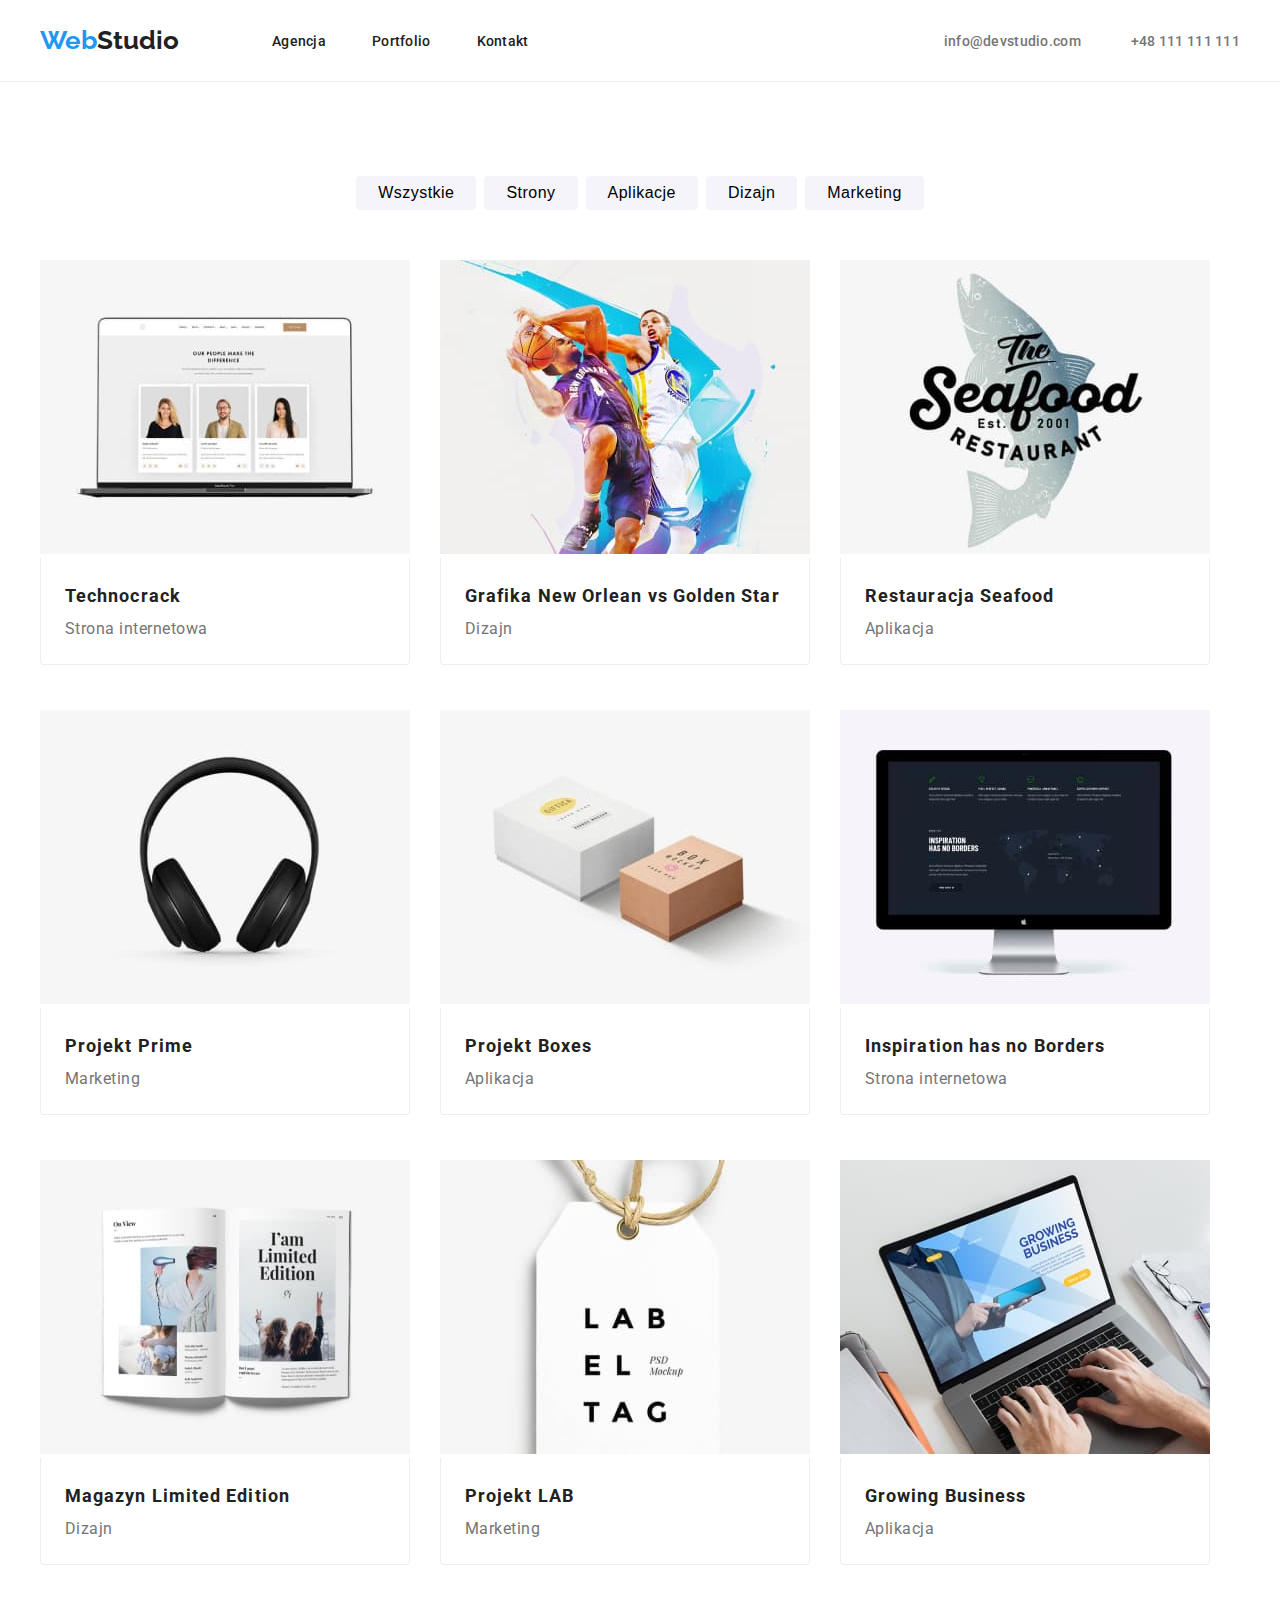
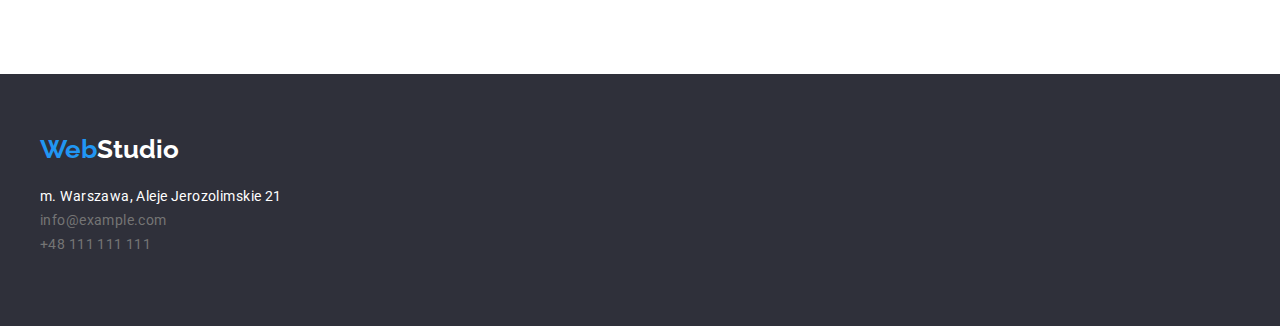
==== portfolio.html @ 2207ce7b "define" ====
<!DOCTYPE html>
<html lang="en">
  <head>
    <meta charset="UTF-8" />
    <meta http-equiv="X-UA-Compatible" content="IE=edge" />
    <meta name="viewport" content="width=device-width, initial-scale=1.0" />
    <title>Portfolio</title>
    <link rel="preconnect" href="https://fonts.googleapis.com" />
    <link rel="preconnect" href="https://fonts.gstatic.com" crossorigin />
    <link
      href="https://fonts.googleapis.com/css2?family=Raleway:wght@700&family=Roboto:wght@400;500;700;900&display=swap"
      rel="stylesheet"
    />
    <link
      rel="stylesheet"
      href="https://cdnjs.cloudflare.com/ajax/libs/modern-normalize/1.1.0/modern-normalize.min.css"
      integrity="sha512-wpPYUAdjBVSE4KJnH1VR1HeZfpl1ub8YT/NKx4PuQ5NmX2tKuGu6U/JRp5y+Y8XG2tV+wKQpNHVUX03MfMFn9Q=="
      crossorigin="anonymous"
      referrerpolicy="no-referrer"
    />
    <link rel="stylesheet" href="./css/styles.css" />
  </head>

  <body>
    <div class="master-disaster">
      <!--NAWIGACJA-->
      <header class="page-header">
        <div class="container header-flex">
          <nav>
            <ul class="list flex-list">
              <li>
                <div class="box">
                  <a class="logo-link" href="index.html"
                    >Web<span class="logo">Studio</span></a
                  >
                </div>
              </li>
              <li><a class="link" href="index.html">Agencja</a></li>
              <li><a class="link" href="portfolio.html">Portfolio</a></li>
              <li><a class="link" href="#">Kontakt</a></li>
            </ul>
          </nav>
          <ul class="list navi-list">
            <li>
              <a class="link-contact link" href="mailto:info@devstudio.com"
                >info@devstudio.com</a
              >
            </li>
            <li>
              <a class="link-contact link" href="tel:+48111111111"
                >+48 111 111 111</a
              >
            </li>
          </ul>
        </div>
      </header>

      <main class="portfolio-main">
        <!--FILTR-->
        <div class="container filtr">
          <ul class="list filter-list">
            <li>
              <button class="button" type="button">Wszystkie</button>
            </li>
            <li>
              <button class="button" type="button">Strony</button>
            </li>
            <li>
              <button class="button" type="button">Aplikacje</button>
            </li>
            <li>
              <button class="button" type="button">Dizajn</button>
            </li>
            <li>
              <button class="button" type="button">Marketing</button>
            </li>
          </ul>
        </div>
        <!--ZDJĘCIA-->
        <section class="section-grid">
          <div class="container">
            <ul class="list grid">
              <li class="grid-item">
                <img
                  src="./images/portfolio/all/technocrack.jpg"
                  alt="Laptop z wyświetloną storną internetową"
                  width="370"
                  height="294"
                />
                <div class="border">
                  <p class="results-title">Technocrack</p>
                  <p class="results-descript">Strona internetowa</p>
                </div>
              </li>
              <li class="grid-item">
                <img
                  src="./images/portfolio/all/neworlean.jpg"
                  alt=" Dwóch koszykarzy walczących o piłkę"
                  width="370"
                  height="294"
                />
                <div class="border">
                  <p class="results-title">Grafika New Orlean vs Golden Star</p>
                  <p class="results-descript">Dizajn</p>
                </div>
              </li>
              <li class="grid-item">
                <img
                  src="./images/portfolio/all/seafood.jpg"
                  alt="Logo restauraccji Seafood z rybą w tle"
                  width="370"
                  height="294"
                />
                <div class="border">
                  <p class="results-title">Restauracja Seafood</p>
                  <p class="results-descript">Aplikacja</p>
                </div>
              </li>
              <li class="grid-item">
                <img
                  src="./images/portfolio/all/prime.jpg"
                  alt="Słuchawki nauszne"
                  width="370"
                  height="294"
                />
                <div class="border">
                  <p class="results-title">Projekt Prime</p>
                  <p class="results-descript">Marketing</p>
                </div>
              </li>
              <li class="grid-item">
                <img
                  src="./images/portfolio/all/boxes.jpg"
                  alt="Dwa prostokątne pudełka, jedno białe - większe, drugie brązowe"
                  width="370"
                  height="294"
                />
                <div class="border">
                  <p class="results-title">Projekt Boxes</p>
                  <p class="results-descript">Aplikacja</p>
                </div>
              </li>
              <li class="grid-item">
                <img
                  src="./images/portfolio/all/inspiration.jpg"
                  alt="Monitor wyświeetlający stornę internetową"
                  width="370"
                  height="294"
                />
                <div class="border">
                  <p class="results-title">Inspiration has no Borders</p>
                  <p class="results-descript">Strona internetowa</p>
                </div>
              </li>
              <li class="grid-item">
                <img
                  src="./images/portfolio/all/limitededition.jpg"
                  alt="Magazyn otwarty na środkowej czceści"
                  width="370"
                  height="294"
                />
                <div class="border">
                  <p class="results-title">Magazyn Limited Edition</p>
                  <p class="results-descript">Dizajn</p>
                </div>
              </li>
              <li class="grid-item">
                <img
                  src="./images/portfolio/all/lab.jpg"
                  alt="Zawieszka z napisem Lab el Tag"
                  width="370"
                  height="294"
                />
                <div class="border">
                  <p class="results-title">Projekt LAB</p>
                  <p class="results-descript">Marketing</p>
                </div>
              </li>
              <li class="grid-item">
                <img
                  src="./images/portfolio/all/growing.jpg"
                  alt="Osoba piszę coś na laptopie"
                  width="370"
                  height="294"
                />
                <div class="border">
                  <p class="results-title">Growing Business</p>
                  <p class="results-descript">Aplikacja</p>
                </div>
              </li>
            </ul>
          </div>
        </section>
      </main>

      <!-- STOPKA -->
      <footer class="footer">
        <div class="container">
          <ul class="list footer-column">
            <li>
              <div class="box-bottom">
                <a class="logo-link" href="index.html"
                  >Web<span class="logo-footer">Studio</span></a
                >
              </div>
            </li>
            <li>
              <address class="adress">
                m. Warszawa, Aleje Jerozolimskie 21
                <ul class="list">
                  <li>
                    <a
                      class="link-contact-footer"
                      href="mailto:info@example.com"
                      >info@example.com</a
                    >
                  </li>
                  <li>
                    <a class="link-contact-footer" href="tel:+48111111111"
                      >+48 111 111 111</a
                    >
                  </li>
                </ul>
              </address>
            </li>
          </ul>
        </div>
      </footer>
    </div>
  </body>
</html>
---- css/styles.css ----
:root {
  --brand-color: #2196f3;
  --text-color: #212121;
  --text-second-color: #ffffff;
  --text-contacts-color: #757575;
  --backgroung-color: #2f303a;
  --background-button-color: #f5f4fa;
  --border-color: #eeeeee;
  --border-navi: #ececec;
}
* {
  margin: 0;
  padding: 0;
}
body {
  font-family: "Roboto", sans-serif;
  color: var(--text-color);
}
.img {
  display: block;
}
.container {
  max-width: 1200px;
  margin: 0 auto;
  padding: 0 15px;
}
.section {
  padding: 94px 0 94px;
  margin: 0 auto;
  display: flex;
  justify-content: center;
}
.s {
  padding-top: 0px;
}
/*NAVI PANEL */

.box {
  box-sizing: border-box;
}

.box-bottom {
  box-sizing: border-box;
  margin-bottom: 20px;
}

.flex-list {
  display: flex;
  justify-content: space-around;
  align-items: center;
  gap: 46px;
}

/*LOGO*/
.logo-link {
  text-decoration: none;
  color: var(--brand-color);
  font-family: "Raleway";
  font-weight: 700;
  font-size: 26px;
  line-height: 1.19;
  margin-right: 47px;
}

.logo {
  color: var(--text-color);
}

.logo-footer {
  color: var(--text-second-color);
}

/* LINK   */
.link {
  text-decoration: none;
  color: var(--text-color);
  font-weight: 500;
  font-size: 14px;
  line-height: 1.15;
  letter-spacing: 0.02em;
}

.link:hover {
  color: var(--brand-color);
}

.link:active {
  color: var(--brand-color);
}

.link:focus {
  color: var(--brand-color);
}

.link-contact {
  text-decoration: none;
  font-size: 14px;
  line-height: 1.17;
  letter-spacing: 0.02em;
  color: var(--text-contacts-color);
}

.link-contact-footer {
  text-decoration: none;
  font-size: 14px;
  line-height: 1.71;
  letter-spacing: 0.03em;
  color: var(--text-contacts-color);
  margin-bottom: 53px;
  padding-bottom: 9px;
}

/*BUTTONS */
.button {
  background-color: var(--background-button-color);
  text-decoration-color: var(--text-color);
  font-size: 16px;
  font-weight: 500;
  line-height: 1.39;
  letter-spacing: 0.03em;
  text-align: center;
  border-radius: 4px;
  border-color: var(--background-button-color);
  border-style: hidden;
  padding: 6px 22px;
}
.button:hover {
  background-color: var(--brand-color);
  color: var(--text-second-color);
  cursor: pointer;
  box-shadow: 0px 4px 4px rgba(0, 0, 0, 0.15);
}

.button:active {
  background-color: var(--brand-color);
  color: var(--text-second-color);
}

.button:focus {
  background-color: var(--brand-color);
  color: var(--text-second-color);
  cursor: pointer;
  box-shadow: 0px 4px 4px rgba(0, 0, 0, 0.15);
}
}

.button-blue {
  font-weight: 700;
  font-size: 16px;
  line-height: 1.6;
  letter-spacing: 0.06em;
  color: var(--text-second-color);
  background-color: var(--brand-color);
  cursor: pointer;
  border-radius: 4px;
  padding: 10px 40px;
  margin-top: 30px;
  box-shadow: 0px 4px 4px rgba(0, 0, 0, 0.15);
}

/* HEADER */
.section-header {
  background-color: var(--backgroung-color);
  padding: 200px 0;
}

.header-flex {
  display: flex;
  align-items: center;
  justify-content: space-between;
  padding: 25px 0;
}
.main-header {
  font-weight: 900;
  font-size: 44px;
  line-height: 1.36;
  color: var(--text-second-color);
  text-align: center;
  letter-spacing: 0.06em;
  text-transform: uppercase;
  width: 696px;
}

.secondary-header {
  font-weight: 700;
  font-size: 36px;
  line-height: 1.17;
  text-align: center;
  letter-spacing: 0.03em;
  padding-bottom: 50px;
  padding-top: 0px;
  margin: 0;
}

.article-header {
  font-weight: 700;
  font-size: 14px;
  line-height: 1.14;
  letter-spacing: 0.03em;
  text-transform: uppercase;
  color: var(--text-color);
}

/*SECTION ARTICLES*/

.article-paragraph {
  color: var(--text-contacts-color);
  font-size: 14px;
  line-height: 1.71;
  text-align: Left;
  letter-spacing: 0.03em;
}

/*SECTION TEAM */

.section-team {
  background-color: var(--background-button-color);
}

.section-team-photo {
  background-color: var(--text-second-color);
  padding: 0px;
  margin: 0px;
  box-shadow: 0px 1px 3px rgba(0, 0, 0, 0.12), 0px 1px 1px rgba(0, 0, 0, 0.14),
    0px 2px 1px rgba(0, 0, 0, 0.2);
  border-radius: 0px 0px 4px 4px;
}

.section-team-name {
  font-weight: 500;
  font-size: 16px;
  line-height: 1.18;
  letter-spacing: 0.03em;
  text-align: center;
  padding-bottom: 10px;
  padding-top: 30px;
}

.section-team-descript {
  font-size: 16px;
  line-height: 1.18;
  color: var(--text-contacts-color);
  letter-spacing: 0.03em;
  text-align: center;
  padding-bottom: 30px;
}

/* RESULTS */

.results-title {
  font-weight: 700;
  font-size: 18px;
  line-height: 2;
  letter-spacing: 0.06em;
  color: var(--text-color);
  margin: 0;
}

.results-descript {
  font-size: 16px;
  line-height: 1.87;
  letter-spacing: 0.03em;
  color: var(--text-contacts-color);
  margin: 0;
}
/*FOOTER */
.footer {
  background-color: var(--backgroung-color);
}
.adress {
  color: var(--text-second-color);
  font-style: normal;
  font-size: 14px;
  line-height: 1.71;
  letter-spacing: 0.03em;
  margin: 0 auto;
  padding-bottom: 9px;
}
.list {
  list-style-type: none;
}

.filter-list {
  font-family: "Roboto";
  font-style: normal;
  font-weight: 500;
  font-size: 16px;
  line-height: 1.62;
  text-align: center;
  letter-spacing: 0.03em;
  color: var(--text-color);
  display: flex;
  justify-content: center;
  flex-wrap: wrap;
  column-gap: 8px;
}

.grid {
  display: flex;
  flex-wrap: wrap;
  gap: 30px;
}

.grid-item {
  /*flex-basis: calc((100% - 30px) / 3);*/
  display: block;
  /* border: 1px solid var(--border-color);*/
  border-top: none;
  /*margin-bottom: 30px;*/
  padding-bottom: 15px;
}
.section-grid {
  padding-top: 50px;
  padding-bottom: 94px;
  align-items: center;
}
.page-header {
  border-bottom: 1px solid var(--border-navi);
}
.column {
  display: flex;
  flex-wrap: nowrap;
  column-gap: 30px;
  margin: 0;
}
.column-item {
  flex-basis: calc((100% - 30px) / 4);
  /*display: block;*/
  margin: 0 auto;
}

.column-photo {
  display: flex;
  flex-wrap: nowrap;
  column-gap: 30px;
}
.column-photo-item {
  flex-basis: calc((100% - 30px) / 3);
  display: block;
  margin: 0 auto;
  /*padding-right: 15px;*/
}

.master-disaster {
  max-width: 1600px;
  width: 100%;
  margin: 0 auto;
}
.border {
  border: 1px solid var(--border-color);
  border-top: none;
  border-radius: 0px 0px 4px 4px;
  padding: 20px 24px;
}
.navi-list {
  display: flex;
  justify-content: flex-end;
  flex-direction: row;
  align-items: flex-end;
  gap: 50px;
}

.banner {
  display: flex;
  flex-flow: column;
  align-items: center;
}

.filtr {
  margin-top: 94px;
}

.footer-column {
  display: flex;
  flex-flow: column;
  padding: 60px 0;
}
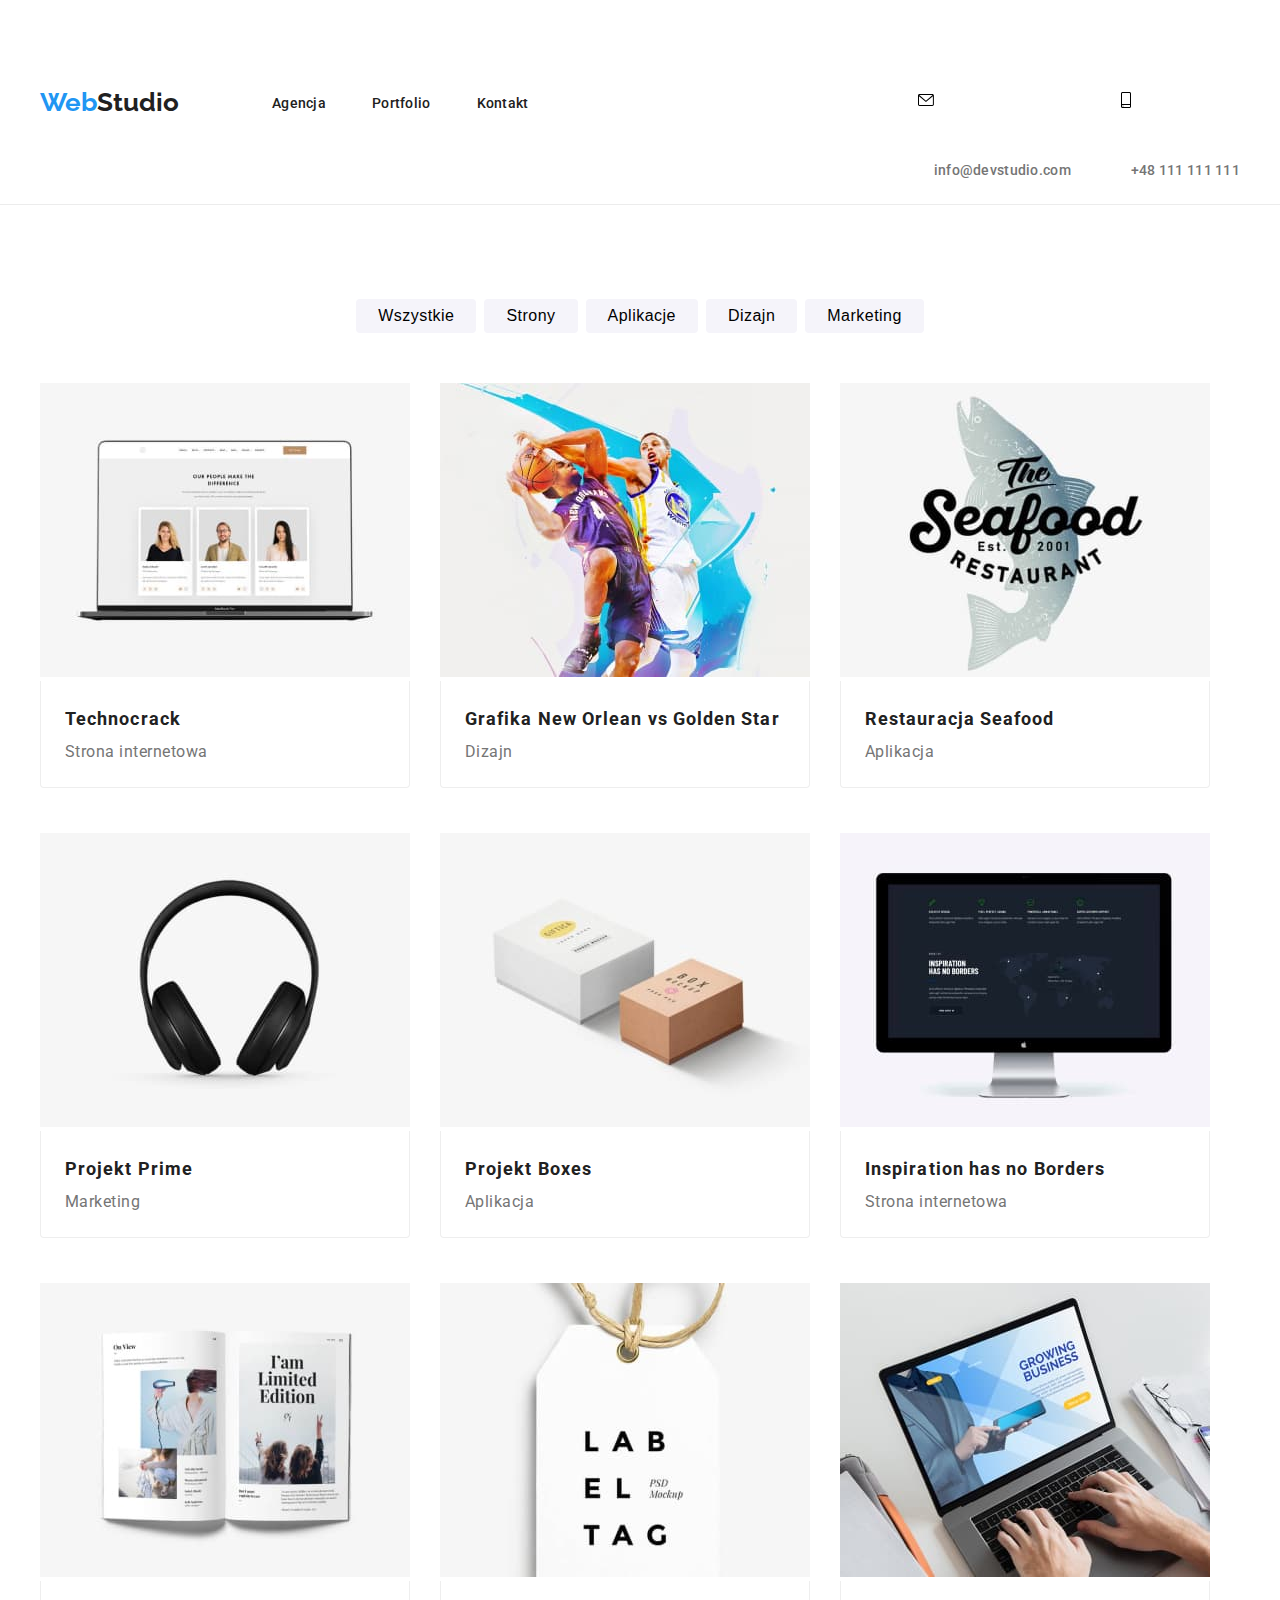
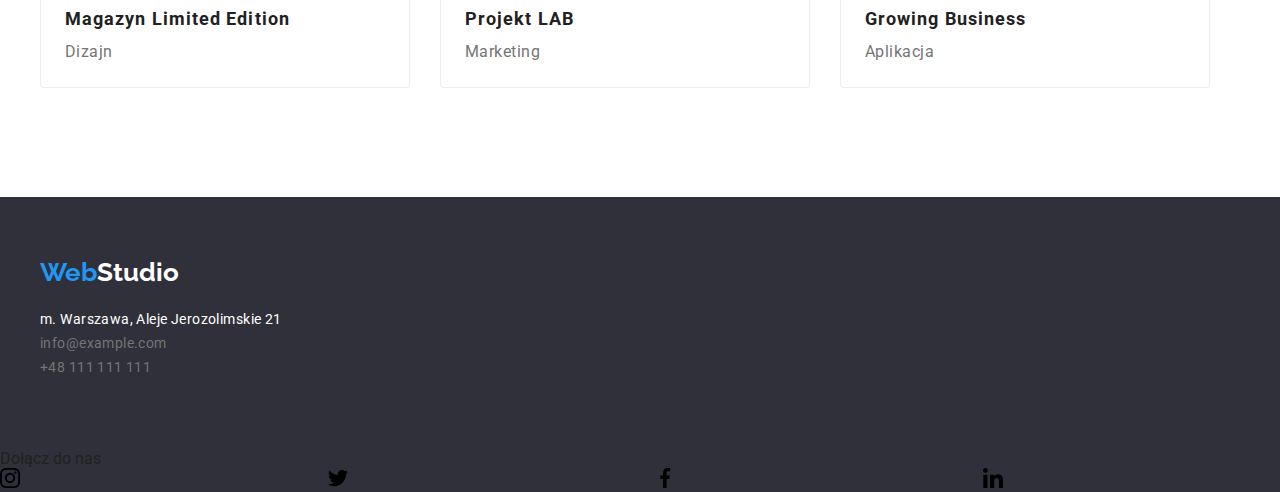
==== commit 3deef35b: "icons placement" ====
--- a/portfolio.html
+++ b/portfolio.html
@@ -42,12 +42,16 @@
           </nav>
           <ul class="list navi-list">
             <li>
-              <a class="link-contact link" href="mailto:info@devstudio.com"
+              <a class="link-contact link" href="mailto:info@devstudio.com">
+                <svg width="16px" height="12px>">
+                  <use href="./images/icons.svg#icon-envelope"></use></svg
                 >info@devstudio.com</a
               >
             </li>
             <li>
-              <a class="link-contact link" href="tel:+48111111111"
+              <a class="link-contact link" href="tel:+48111111111">
+                <svg width="10px" height="16px>">
+                  <use href="./images/icons.svg#icon-smartphone"></use></svg
                 >+48 111 111 111</a
               >
             </li>
@@ -225,6 +229,33 @@
             </li>
           </ul>
         </div>
+        <div>
+          <p>Dołącz do nas</p>
+          <div>
+            <ul class="list column">
+              <li class="column-item">
+                <svg width="20px" height="20px">
+                  <use href="./images/icons.svg#icon-instagram-2"></use>
+                </svg>
+              </li>
+              <li class="column-item">
+                <svg width="20px" height="20px">
+                  <use href="./images/icons.svg#icon-twitter-1"></use>
+                </svg>
+              </li>
+              <li class="column-item">
+                <svg width="20px" height="20px">
+                  <use href="./images/icons.svg#icon-facebook-1"></use>
+                </svg>
+              </li>
+              <li class="column-item">
+                <svg width="20px" height="20px">
+                  <use href="./images/icons.svg#icon-linkedin-1"></use>
+                </svg>
+              </li>
+            </ul>
+          </div>
+        </div>
       </footer>
     </div>
   </body>
--- a/css/styles.css
+++ b/css/styles.css
@@ -142,7 +142,6 @@
   cursor: pointer;
   box-shadow: 0px 4px 4px rgba(0, 0, 0, 0.15);
 }
-}
 
 .button-blue {
   font-weight: 700;
@@ -160,7 +159,9 @@
 
 /* HEADER */
 .section-header {
-  background-color: var(--backgroung-color);
+  background-image: url(../images/banner-bg.jpg),
+    linear-gradient(to top, rgba(47, 48, 58, 0.4), rgba(47, 48, 58, 0.4));
+  max-width: 1600px;
   padding: 200px 0;
 }
 
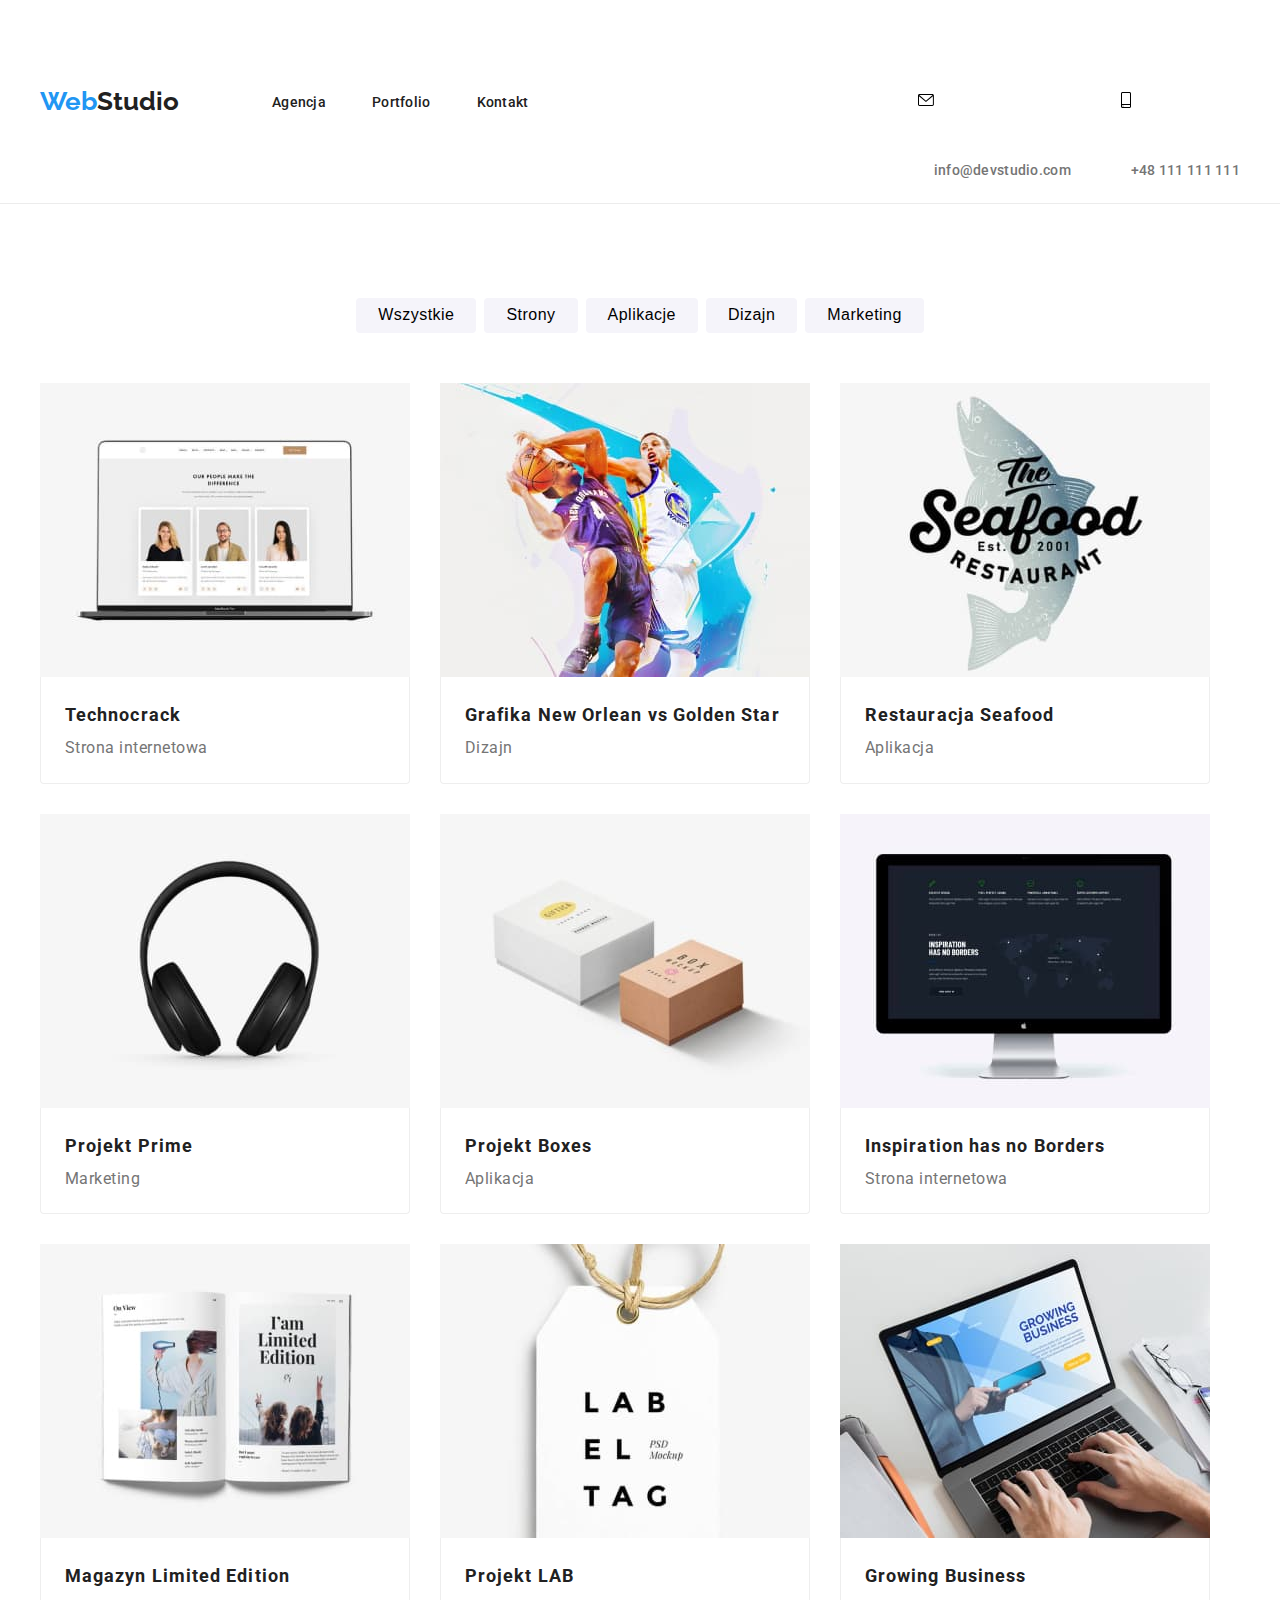
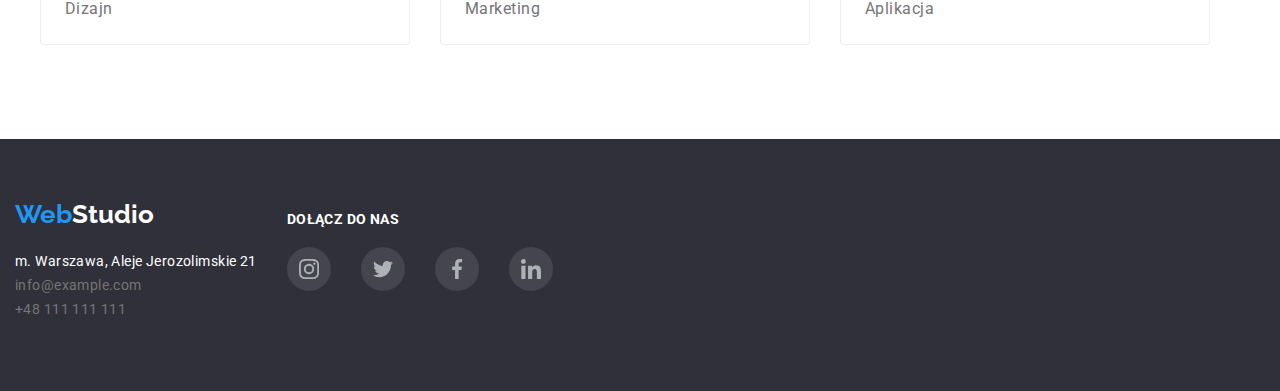
==== commit e61fb38e: "icon fight ver234" ====
--- a/portfolio.html
+++ b/portfolio.html
@@ -199,63 +199,80 @@
 
       <!-- STOPKA -->
       <footer class="footer">
-        <div class="container">
-          <ul class="list footer-column">
-            <li>
-              <div class="box-bottom">
-                <a class="logo-link" href="index.html"
-                  >Web<span class="logo-footer">Studio</span></a
-                >
+        <ul class="list main-footer-column">
+          <li>
+            <div class="container">
+              <ul class="list footer-column">
+                <li>
+                  <div class="box-bottom">
+                    <a class="logo-link" href="index.html"
+                      >Web<span class="logo-footer">Studio</span></a
+                    >
+                  </div>
+                </li>
+                <li>
+                  <address class="adress">
+                    m. Warszawa, Aleje Jerozolimskie 21
+                    <ul class="list">
+                      <li>
+                        <a
+                          class="link-contact-footer"
+                          href="mailto:info@example.com"
+                          >info@example.com</a
+                        >
+                      </li>
+                      <li>
+                        <a class="link-contact-footer" href="tel:+48111111111"
+                          >+48 111 111 111</a
+                        >
+                      </li>
+                    </ul>
+                  </address>
+                </li>
+              </ul>
+            </div>
+          </li>
+          <li>
+            <div class="container">
+              <p class="get-us">Dołącz do nas</p>
+              <div class="social-footer">
+                <ul class="list column">
+                  <li class="column-item">
+                    <a class="insta" href="http://instagram.com">
+                      <svg width="20px" height="20px">
+                        <use href="./images/icons.svg#icon-instagram-2"></use>
+                      </svg>
+                    </a>
+                  </li>
+                  <li class="column-item">
+                    <a class="twitt" href="http://twitter.com">
+                      <svg width="20px" height="20px">
+                        <use
+                          href="./images/icons.svg#icon-twitter-1"
+                        ></use></svg
+                    ></a>
+                  </li>
+                  <li class="column-item">
+                    <a class="fb" href="http://facebook.com">
+                      <svg width="20px" height="20px">
+                        <use
+                          href="./images/icons.svg#icon-facebook-1"
+                        ></use></svg
+                    ></a>
+                  </li>
+                  <li class="column-item">
+                    <a class="linken" href="http://linkledin.com">
+                      <svg width="20px" height="20px">
+                        <use
+                          href="./images/icons.svg#icon-linkedin-1"
+                        ></use></svg
+                    ></a>
+                  </li>
+                </ul>
               </div>
-            </li>
-            <li>
-              <address class="adress">
-                m. Warszawa, Aleje Jerozolimskie 21
-                <ul class="list">
-                  <li>
-                    <a
-                      class="link-contact-footer"
-                      href="mailto:info@example.com"
-                      >info@example.com</a
-                    >
-                  </li>
-                  <li>
-                    <a class="link-contact-footer" href="tel:+48111111111"
-                      >+48 111 111 111</a
-                    >
-                  </li>
-                </ul>
-              </address>
-            </li>
-          </ul>
-        </div>
-        <div>
-          <p>Dołącz do nas</p>
-          <div>
-            <ul class="list column">
-              <li class="column-item">
-                <svg width="20px" height="20px">
-                  <use href="./images/icons.svg#icon-instagram-2"></use>
-                </svg>
-              </li>
-              <li class="column-item">
-                <svg width="20px" height="20px">
-                  <use href="./images/icons.svg#icon-twitter-1"></use>
-                </svg>
-              </li>
-              <li class="column-item">
-                <svg width="20px" height="20px">
-                  <use href="./images/icons.svg#icon-facebook-1"></use>
-                </svg>
-              </li>
-              <li class="column-item">
-                <svg width="20px" height="20px">
-                  <use href="./images/icons.svg#icon-linkedin-1"></use>
-                </svg>
-              </li>
-            </ul>
-          </div>
-        </div>
+            </div>
+          </li>
+        </ul>
       </footer>
     </div>
   </body>
--- a/css/styles.css
+++ b/css/styles.css
@@ -7,6 +7,7 @@
   --background-button-color: #f5f4fa;
   --border-color: #eeeeee;
   --border-navi: #ececec;
+  --icon-color: #afb1b8;
 }
 * {
   margin: 0;
@@ -16,7 +17,7 @@
   font-family: "Roboto", sans-serif;
   color: var(--text-color);
 }
-.img {
+img {
   display: block;
 }
 .container {
@@ -93,6 +94,7 @@
 }
 
 .link-contact {
+  display: block;
   text-decoration: none;
   font-size: 14px;
   line-height: 1.17;
@@ -200,6 +202,8 @@
   letter-spacing: 0.03em;
   text-transform: uppercase;
   color: var(--text-color);
+  /*padding-top: 30px;
+  padding-bottom: 10px;*/
 }
 
 /*SECTION ARTICLES*/
@@ -243,7 +247,6 @@
   color: var(--text-contacts-color);
   letter-spacing: 0.03em;
   text-align: center;
-  padding-bottom: 30px;
 }
 
 /* RESULTS */
@@ -303,13 +306,15 @@
 }
 
 .grid-item {
-  /*flex-basis: calc((100% - 30px) / 3);*/
   display: block;
-  /* border: 1px solid var(--border-color);*/
   border-top: none;
-  /*margin-bottom: 30px;*/
-  padding-bottom: 15px;
-}
+}
+.grid-item:hover {
+  box-shadow: 0px 1px 1px rgba(0, 0, 0, 0.12), 0px 4px 4px rgba(0, 0, 0, 0.06),
+    1px 4px 6px rgba(0, 0, 0, 0.16);
+  cursor: pointer;
+}
+
 .section-grid {
   padding-top: 50px;
   padding-bottom: 94px;
@@ -325,8 +330,7 @@
   margin: 0;
 }
 .column-item {
-  flex-basis: calc((100% - 30px) / 4);
-  /*display: block;*/
+  flex-basis: calc((100% - 60 px) / 4);
   margin: 0 auto;
 }
 
@@ -339,7 +343,6 @@
   flex-basis: calc((100% - 30px) / 3);
   display: block;
   margin: 0 auto;
-  /*padding-right: 15px;*/
 }
 
 .master-disaster {
@@ -376,3 +379,201 @@
   flex-flow: column;
   padding: 60px 0;
 }
+
+.lorem-icon {
+  display: flex;
+  flex-flow: column;
+  align-items: center;
+  background: var(--background-button-color);
+  border-radius: 4px;
+  padding: 25px 100px;
+}
+
+.social-icons {
+  display: block;
+  margin: 0;
+  padding: 16px 32px 18px 32px;
+}
+
+.socialist {
+  display: flex;
+  flex-flow: row;
+  row-gap: 0;
+  justify-items: center;
+  justify-content: space-around;
+  margin: 0;
+}
+
+.instagram {
+  display: flex;
+  fill: var(--icon-color);
+  padding: 12px;
+  border-radius: 50%;
+}
+.instagram:hover,
+.instagram:focus {
+  fill: var(--text-second-color);
+  background-color: var(--brand-color);
+  cursor: pointer;
+}
+.twitter {
+  display: flex;
+  fill: var(--icon-color);
+  padding: 12px;
+  border-radius: 50%;
+}
+.twitter:hover,
+.twitter:focus {
+  fill: var(--text-second-color);
+  background-color: var(--brand-color);
+  cursor: pointer;
+}
+.facebook {
+  display: flex;
+  fill: var(--icon-color);
+  padding: 12px;
+  border-radius: 50%;
+}
+.facebook:hover,
+.facebook:focus {
+  fill: var(--text-second-color);
+  background-color: var(--brand-color);
+  cursor: pointer;
+}
+
+.linkedin {
+  display: flex;
+  fill: var(--icon-color);
+  padding: 12px;
+  border-radius: 50%;
+}
+.linkedin:hover,
+.linkedin:focus {
+  fill: var(--text-second-color);
+  background-color: var(--brand-color);
+  cursor: pointer;
+}
+
+.customer-logo-1 {
+  display: flex;
+  fill: var(--icon-color);
+  border: 1px solid var(--icon-color);
+  border-radius: 4px;
+  padding: 17.71px 32px 14.25px 32px;
+}
+.customer-logo-2 {
+  fill: var(--icon-color);
+  border: 1px solid var(--icon-color);
+  border-radius: 4px;
+  padding: 17.71px 32px 14.25px 32px;
+}
+.customer-logo-3 {
+  fill: var(--icon-color);
+  border: 1px solid var(--icon-color);
+  border-radius: 4px;
+  padding: 16px 32px;
+}
+
+.customer-logo-4 {
+  fill: var(--icon-color);
+  border: 1px solid var(--icon-color);
+  border-radius: 4px;
+  padding: 16px 32px;
+}
+
+.customer-logo-5 {
+  fill: var(--icon-color);
+  border: 1px solid var(--icon-color);
+  border-radius: 4px;
+  padding: 16px 32px;
+}
+
+.customer-logo-6 {
+  fill: var(--icon-color);
+  border: 1px solid var(--icon-color);
+  border-radius: 4px;
+  padding: 16px 32px;
+}
+.customer-efect:hover {
+  fill: var(--brand-color);
+  cursor: pointer;
+  border-color: var(--brand-color);
+}
+.customer-efect:focus {
+  fill: var(--brand-color);
+  border-color: var(--brand-color);
+  cursor: pointer;
+}
+.main-footer-column {
+  display: flex;
+  flex-wrap: nowrap;
+}
+.get-us {
+  padding-top: 72px;
+  padding-bottom: 19.75px;
+  font-family: "Roboto";
+  font-style: normal;
+  font-weight: 700;
+  font-size: 14px;
+  line-height: 16px;
+  letter-spacing: 0.03em;
+  text-transform: uppercase;
+  color: var(--text-second-color);
+}
+.social-footer {
+  display: flex;
+  flex-direction: column;
+  column-gap: 10px;
+  flex-wrap: nowrap;
+  align-items: center;
+  justify-content: center;
+}
+.insta {
+  display: flex;
+  padding: 12px;
+  background: rgba(255, 255, 255, 0.1);
+  border-radius: 50%;
+  fill: var(--icon-color);
+}
+
+.insta:hover,
+.insta:focus {
+  fill: var(--text-second-color);
+  background-color: var(--brand-color);
+}
+.twitt {
+  display: flex;
+  padding: 12px;
+  background: rgba(255, 255, 255, 0.1);
+  border-radius: 50%;
+  fill: var(--icon-color);
+}
+.twitt:hover,
+.twitt:focus {
+  fill: var(--text-second-color);
+  background-color: var(--brand-color);
+}
+.fb {
+  display: flex;
+  padding: 12px;
+  background: rgba(255, 255, 255, 0.1);
+  border-radius: 50%;
+  fill: var(--icon-color);
+}
+.fb:hover,
+.fb:focus {
+  fill: var(--text-second-color);
+  background-color: var(--brand-color);
+}
+.linken {
+  display: flex;
+  padding: 12px;
+  background: rgba(255, 255, 255, 0.1);
+  border-radius: 50%;
+  fill: var(--icon-color);
+}
+.linken:hover,
+.linken:focus {
+  fill: var(--text-second-color);
+  background-color: var(--brand-color);
+}
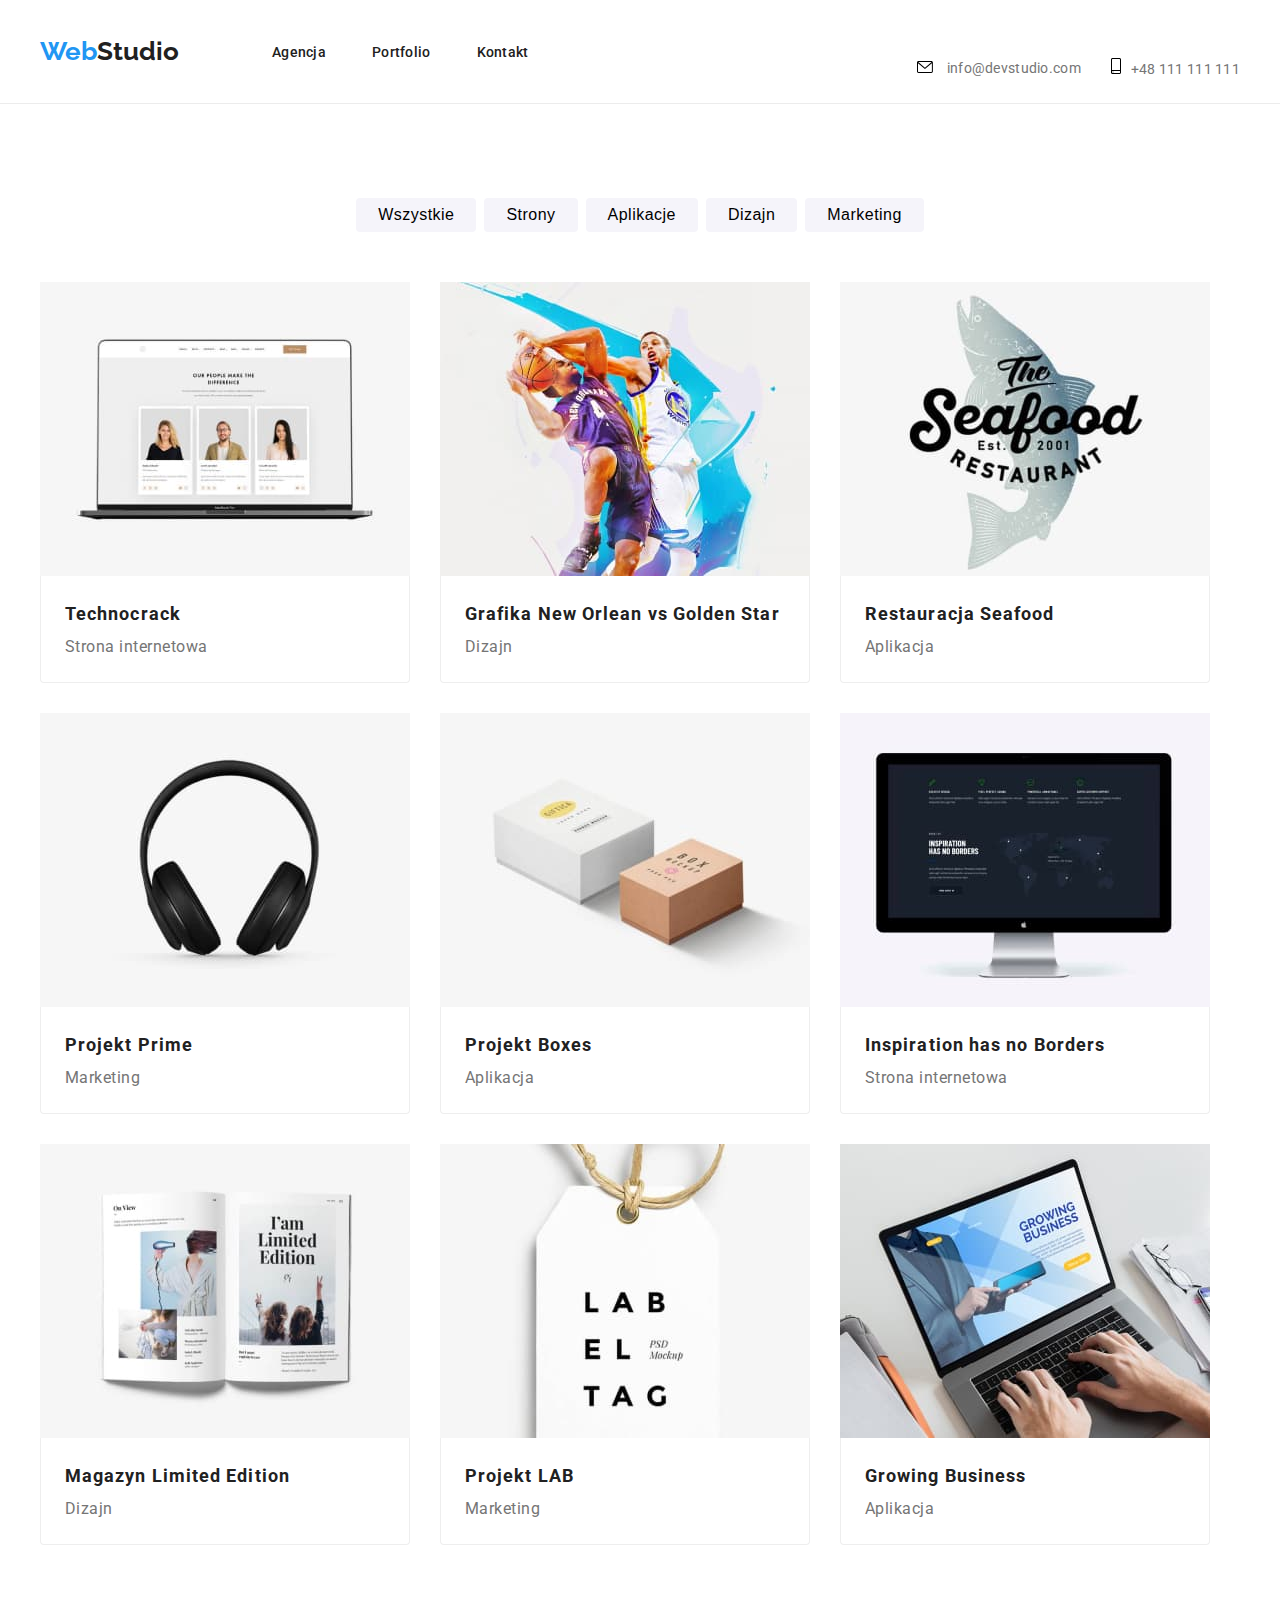
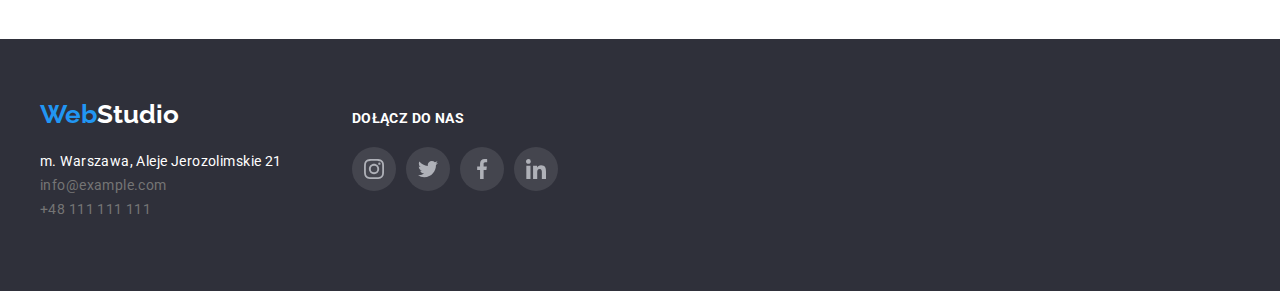
==== commit edb0da58: "prefinal styling" ====
--- a/portfolio.html
+++ b/portfolio.html
@@ -35,22 +35,24 @@
                   >
                 </div>
               </li>
+
               <li><a class="link" href="index.html">Agencja</a></li>
               <li><a class="link" href="portfolio.html">Portfolio</a></li>
               <li><a class="link" href="#">Kontakt</a></li>
             </ul>
           </nav>
-          <ul class="list navi-list">
-            <li>
-              <a class="link-contact link" href="mailto:info@devstudio.com">
-                <svg width="16px" height="12px>">
-                  <use href="./images/icons.svg#icon-envelope"></use></svg
-                >info@devstudio.com</a
+          <ul class="list mail-phone"> <!--było navi-list-->
+            <li>
+              <a class="link-contact mail-icon" href="mailto:info@devstudio.com"
+                ><svg class="ixon-mail"  width="16px" height="12px">
+                  <use href="./images/icons.svg#icon-envelope"></use>
+                </svg>
+                info@devstudio.com</a
               >
             </li>
             <li>
-              <a class="link-contact link" href="tel:+48111111111">
-                <svg width="10px" height="16px>">
+              <a class="link-contact phone-icon" href="tel:+48111111111">
+                <svg class="ixon-tel"  width="10px" height="16px">
                   <use href="./images/icons.svg#icon-smartphone"></use></svg
                 >+48 111 111 111</a
               >
@@ -199,9 +201,10 @@
 
       <!-- STOPKA -->
       <footer class="footer">
+        <div class="container">
         <ul class="list main-footer-column">
-          <li>
-            <div class="container">
+          <li >
+            <!--był tu div container-->
               <ul class="list footer-column">
                 <li>
                   <div class="box-bottom">
@@ -230,13 +233,12 @@
                   </address>
                 </li>
               </ul>
-            </div>
+            
           </li>
-          <li>
-            <div class="container">
+          <li >
               <p class="get-us">Dołącz do nas</p>
               <div class="social-footer">
-                <ul class="list column">
+                <ul class="list social-column">
                   <li class="column-item">
                     <a class="insta" href="http://instagram.com">
                       <svg width="20px" height="20px">
@@ -270,10 +272,10 @@
                   </li>
                 </ul>
               </div>
-            </div>
-          </li>
+               </li>
         </ul>
       </footer>
     </div>
+  </div>
   </body>
 </html>
--- a/css/styles.css
+++ b/css/styles.css
@@ -20,6 +20,7 @@
 img {
   display: block;
 }
+
 .container {
   max-width: 1200px;
   margin: 0 auto;
@@ -51,7 +52,20 @@
   align-items: center;
   gap: 46px;
 }
-
+.mail-phone {
+  display: flex;
+  flex-wrap: nowrap;
+  align-items: center;
+  gap: 30px;
+}
+.ixon-mail {
+  margin-right: 10px;
+  margin-top: 34px;
+}
+.ixon-tel {
+  margin-right: 10px;
+  margin-top: 33px;
+}
 /*LOGO*/
 .logo-link {
   text-decoration: none;
@@ -94,12 +108,33 @@
 }
 
 .link-contact {
-  display: block;
   text-decoration: none;
   font-size: 14px;
   line-height: 1.17;
   letter-spacing: 0.02em;
   color: var(--text-contacts-color);
+}
+.link-contact:hover,
+.link-contact:focus {
+  color: var(--brand-color);
+}
+
+.mail-icon {
+  width: 16px;
+  height: 12px;
+}
+.mail-icon:hover,
+.mail-icon:focus {
+  fill: var(--brand-color);
+}
+
+.phone-icon {
+  width: 10px;
+  height: 16px;
+}
+.phone-icon:hover,
+.phone-icon:focus {
+  fill: var(--brand-color);
 }
 
 .link-contact-footer {
@@ -171,7 +206,7 @@
   display: flex;
   align-items: center;
   justify-content: space-between;
-  padding: 25px 0;
+  padding: 25px 15px;
 }
 .main-header {
   font-weight: 900;
@@ -202,8 +237,8 @@
   letter-spacing: 0.03em;
   text-transform: uppercase;
   color: var(--text-color);
-  /*padding-top: 30px;
-  padding-bottom: 10px;*/
+  padding-top: 30px;
+  padding-bottom: 10px;
 }
 
 /*SECTION ARTICLES*/
@@ -383,6 +418,7 @@
 .lorem-icon {
   display: flex;
   flex-flow: column;
+  column-gap: 30px;
   align-items: center;
   background: var(--background-button-color);
   border-radius: 4px;
@@ -462,12 +498,14 @@
   padding: 17.71px 32px 14.25px 32px;
 }
 .customer-logo-2 {
+  display: flex;
   fill: var(--icon-color);
   border: 1px solid var(--icon-color);
   border-radius: 4px;
   padding: 17.71px 32px 14.25px 32px;
 }
 .customer-logo-3 {
+  display: flex;
   fill: var(--icon-color);
   border: 1px solid var(--icon-color);
   border-radius: 4px;
@@ -475,6 +513,7 @@
 }
 
 .customer-logo-4 {
+  display: flex;
   fill: var(--icon-color);
   border: 1px solid var(--icon-color);
   border-radius: 4px;
@@ -482,6 +521,7 @@
 }
 
 .customer-logo-5 {
+  display: flex;
   fill: var(--icon-color);
   border: 1px solid var(--icon-color);
   border-radius: 4px;
@@ -489,6 +529,7 @@
 }
 
 .customer-logo-6 {
+  display: flex;
   fill: var(--icon-color);
   border: 1px solid var(--icon-color);
   border-radius: 4px;
@@ -507,15 +548,14 @@
 .main-footer-column {
   display: flex;
   flex-wrap: nowrap;
+  gap: 70px;
 }
 .get-us {
   padding-top: 72px;
   padding-bottom: 19.75px;
-  font-family: "Roboto";
-  font-style: normal;
   font-weight: 700;
   font-size: 14px;
-  line-height: 16px;
+  line-height: 1.14;
   letter-spacing: 0.03em;
   text-transform: uppercase;
   color: var(--text-second-color);
@@ -577,3 +617,10 @@
   fill: var(--text-second-color);
   background-color: var(--brand-color);
 }
+
+.social-column {
+  display: flex;
+  flex-wrap: nowrap;
+  column-gap: 10px;
+  margin: 0;
+}
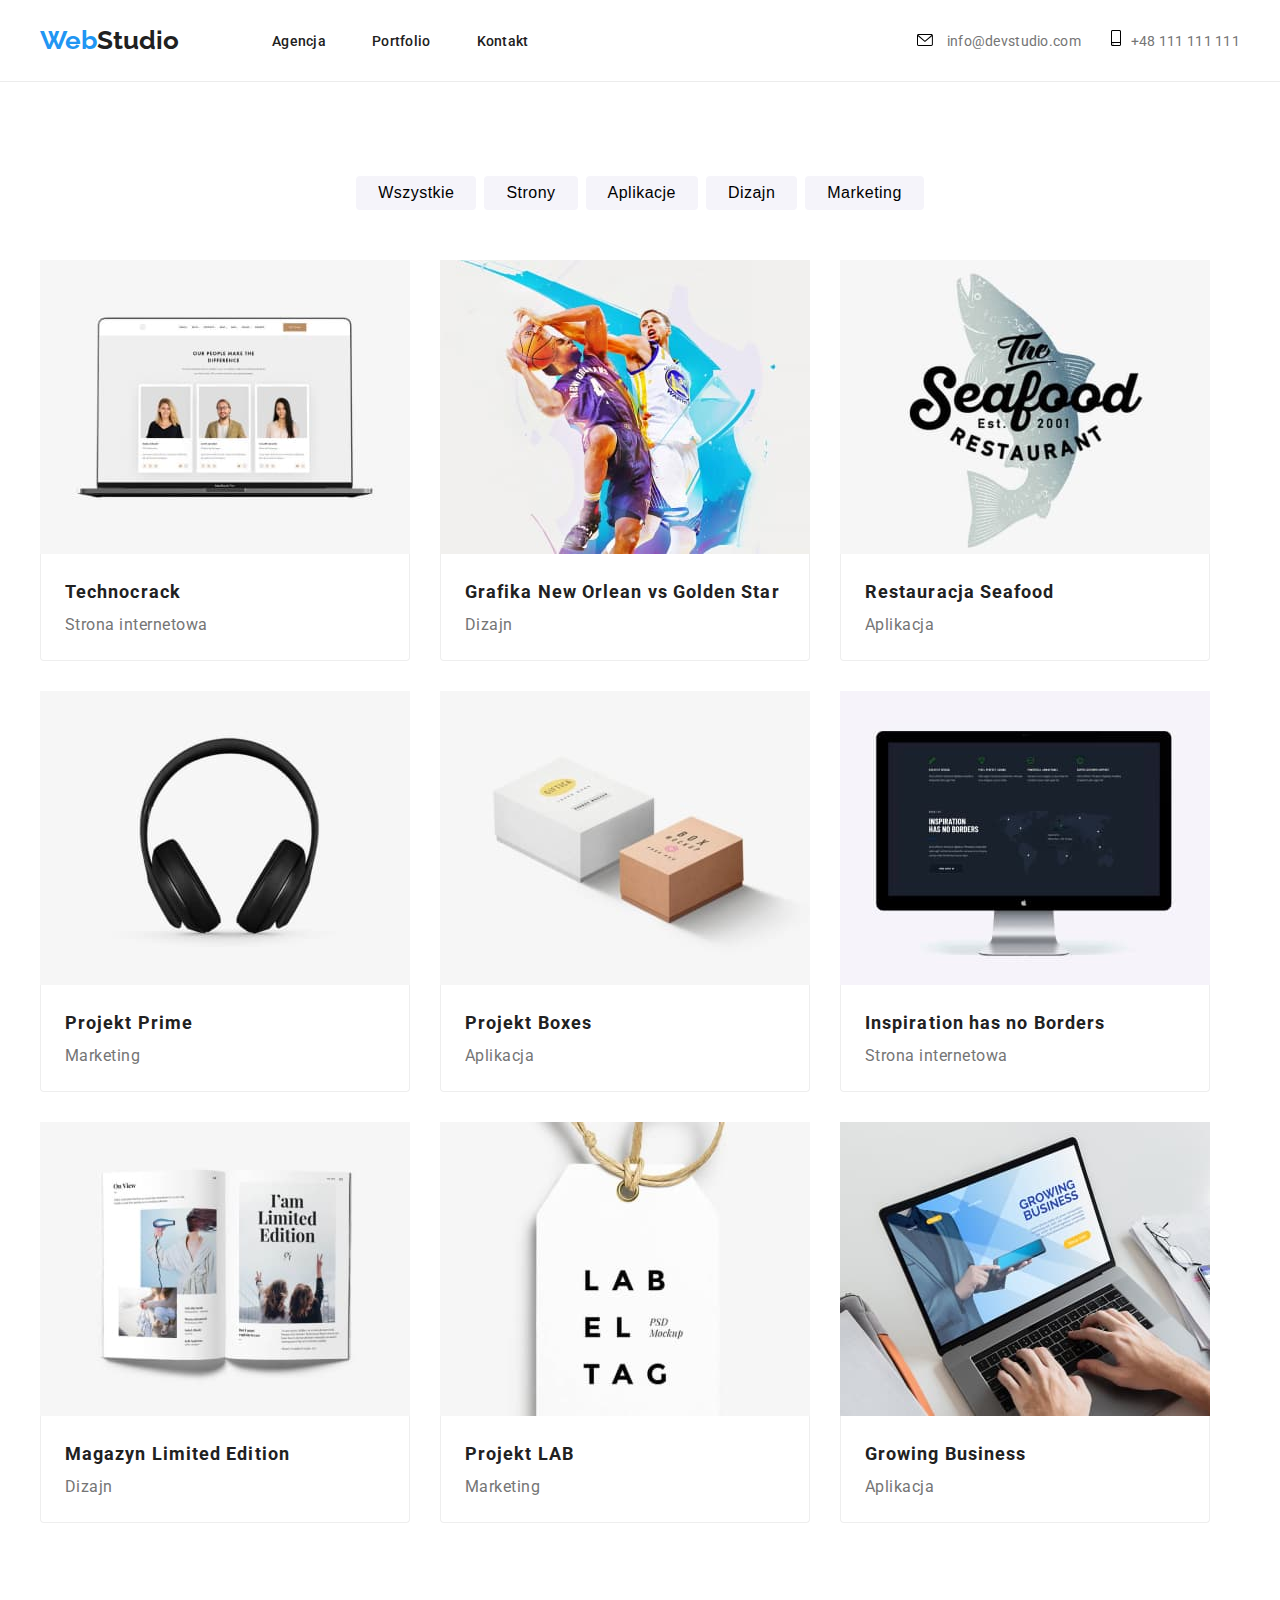
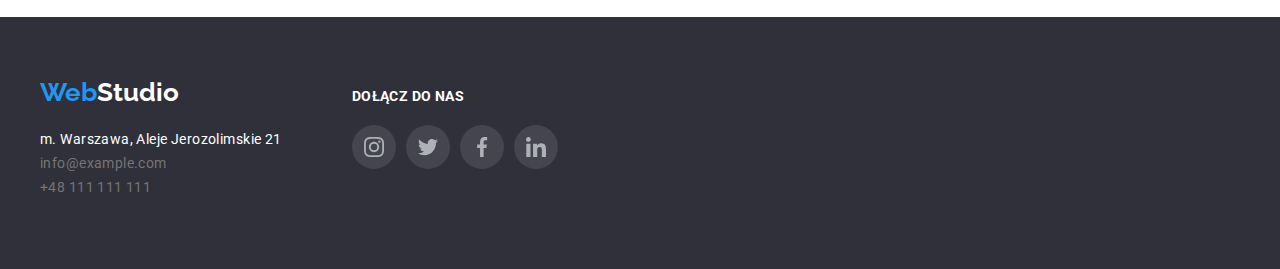
==== commit ffb76db4: "ending whit styles of icon" ====
--- a/portfolio.html
+++ b/portfolio.html
@@ -43,7 +43,7 @@
           </nav>
           <ul class="list mail-phone"> <!--było navi-list-->
             <li>
-              <a class="link-contact mail-icon" href="mailto:info@devstudio.com"
+              <a class="link-contact " href="mailto:info@devstudio.com"
                 ><svg class="ixon-mail"  width="16px" height="12px">
                   <use href="./images/icons.svg#icon-envelope"></use>
                 </svg>
@@ -51,7 +51,7 @@
               >
             </li>
             <li>
-              <a class="link-contact phone-icon" href="tel:+48111111111">
+              <a class="link-contact " href="tel:+48111111111">
                 <svg class="ixon-tel"  width="10px" height="16px">
                   <use href="./images/icons.svg#icon-smartphone"></use></svg
                 >+48 111 111 111</a
--- a/css/styles.css
+++ b/css/styles.css
@@ -60,11 +60,10 @@
 }
 .ixon-mail {
   margin-right: 10px;
-  margin-top: 34px;
-}
+}
+
 .ixon-tel {
   margin-right: 10px;
-  margin-top: 33px;
 }
 /*LOGO*/
 .logo-link {
@@ -117,23 +116,6 @@
 .link-contact:hover,
 .link-contact:focus {
   color: var(--brand-color);
-}
-
-.mail-icon {
-  width: 16px;
-  height: 12px;
-}
-.mail-icon:hover,
-.mail-icon:focus {
-  fill: var(--brand-color);
-}
-
-.phone-icon {
-  width: 10px;
-  height: 16px;
-}
-.phone-icon:hover,
-.phone-icon:focus {
   fill: var(--brand-color);
 }
 
